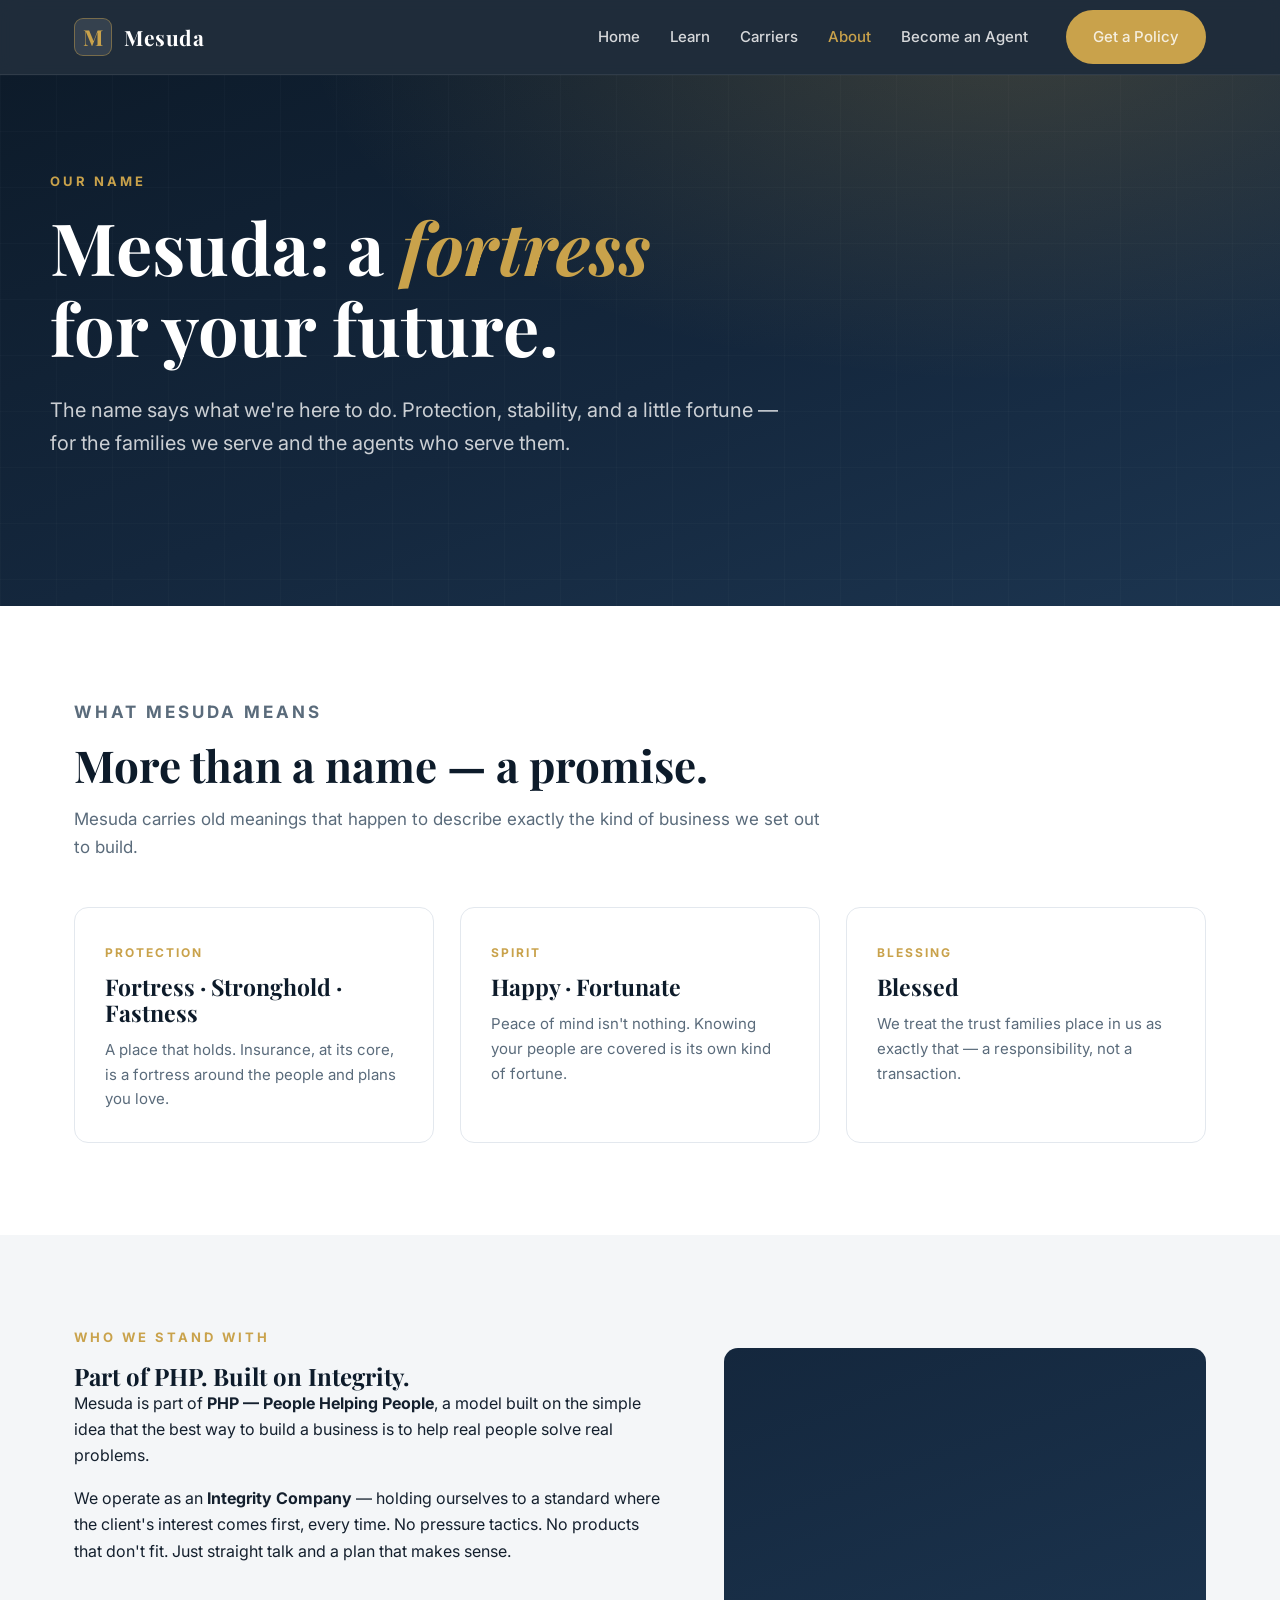
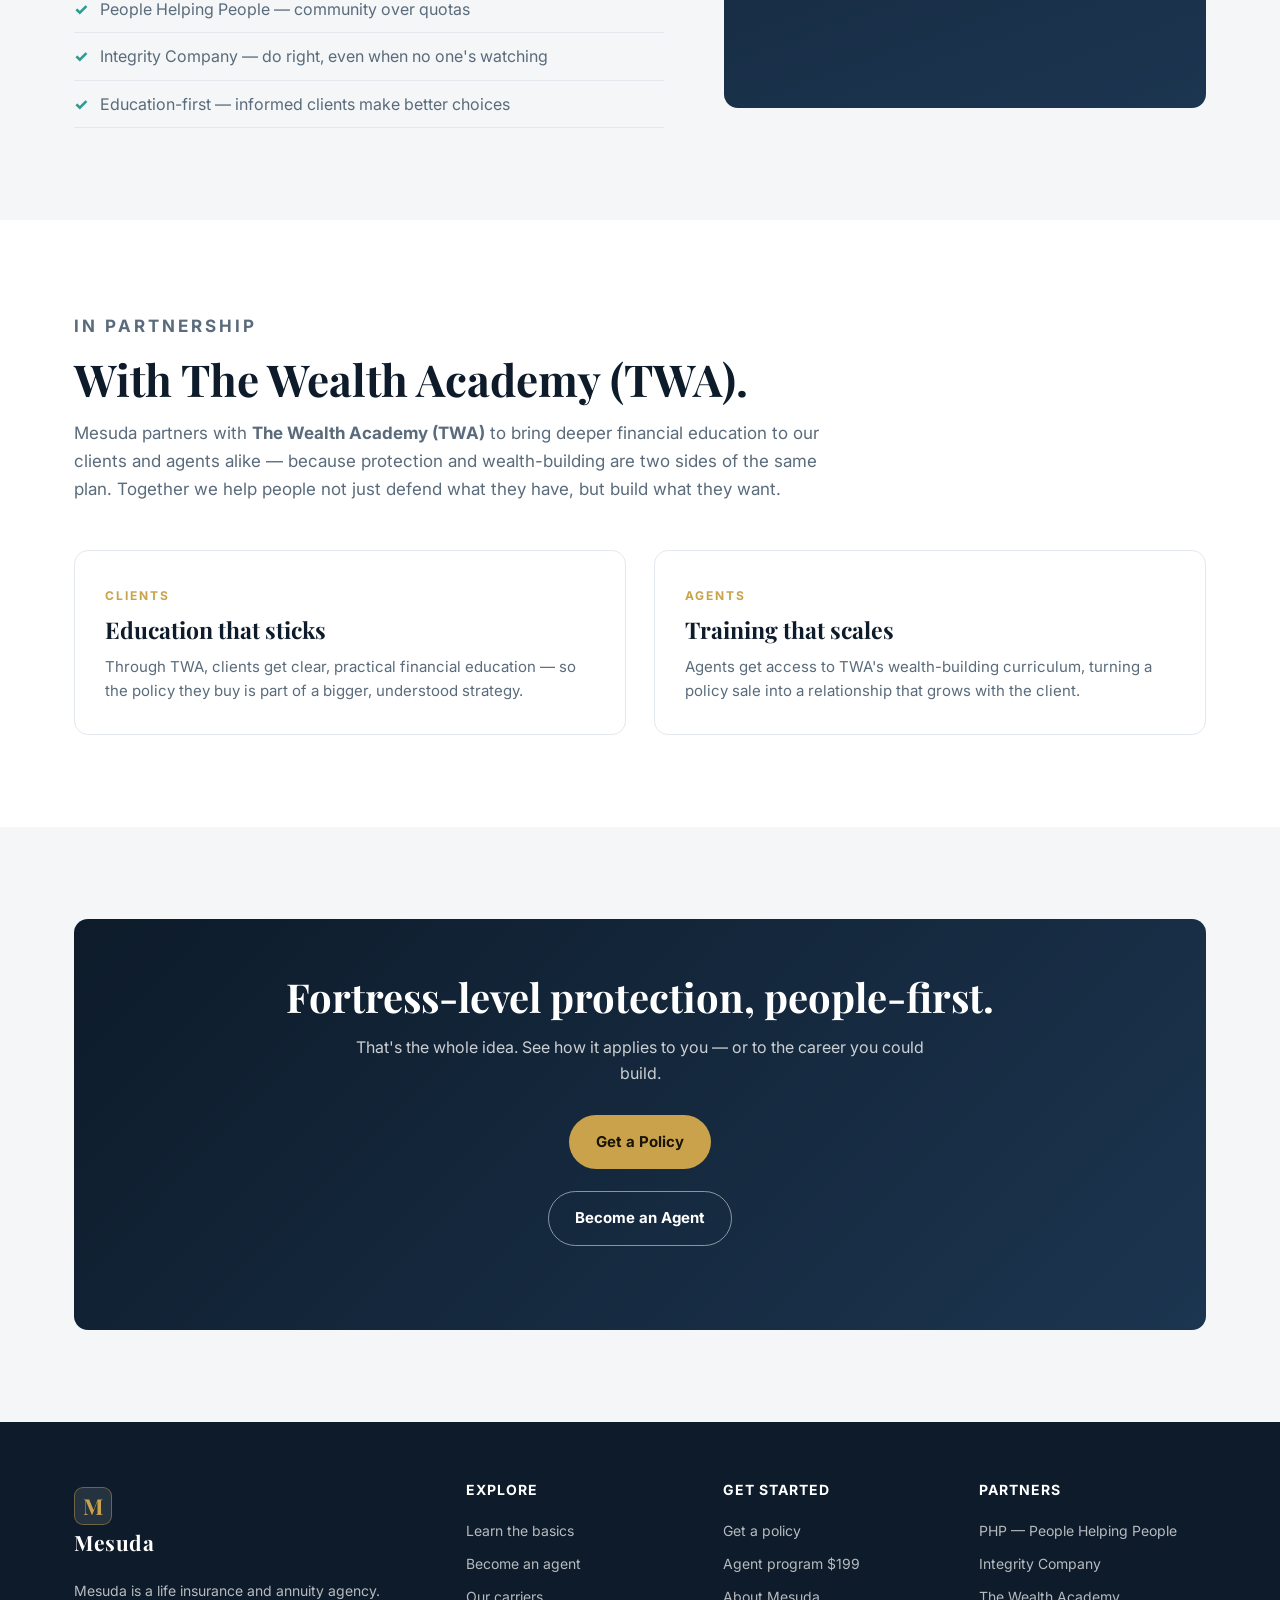
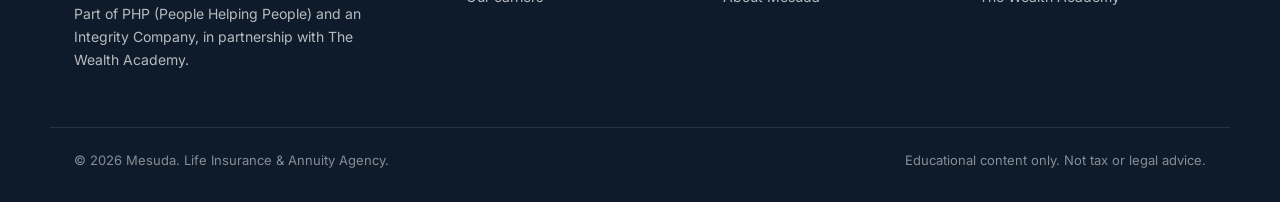
==== about.html @ d3ad1b4a "Add become-agent (99) page, about page, gold M logo, nav links" ====
<!DOCTYPE html>
<html lang="en">
<head>
  <meta charset="UTF-8">
  <meta name="viewport" content="width=device-width, initial-scale=1.0">
  <title>About — Mesuda</title>
  <meta name="description" content="Mesuda means fortress, stronghold, happy, fortunate, blessed. Part of PHP (People Helping People) and Integrity Company, in partnership with The Wealth Academy (TWA).">
  <link rel="preconnect" href="https://fonts.googleapis.com">
  <link rel="preconnect" href="https://fonts.gstatic.com" crossorigin>
  <link href="https://fonts.googleapis.com/css2?family=Playfair+Display:ital,wght@0,400;0,600;0,700;1,400;1,600&family=Inter:wght@400;500;600;700;800&display=swap" rel="stylesheet">
  <link rel="stylesheet" href="styles.css">
</head>
<body>

  <header class="site-header">
    <div class="wrap nav">
      <a class="brand" href="index.html"><span class="brand-mark">M</span><span class="brand-name">Mesu<span>da</span></span></a>
      <nav class="nav-links" id="navLinks">
        <a href="index.html">Home</a>
        <a href="education.html">Learn</a>
        <a href="carriers.html">Carriers</a>
        <a href="about.html" class="active">About</a>
        <a href="become-agent.html">Become an Agent</a>
        <a class="btn btn-gold nav-cta" href="get-policy.html">Get a Policy</a>
      </nav>
      <button class="menu-toggle" id="menuToggle" aria-label="Menu">☰</button>
    </div>
  </header>

  <section class="hero">
    <div class="wrap hero-inner">
      <p class="eyebrow">Our Name</p>
      <h1>Mesuda: a <span class="em">fortress</span> for your future.</h1>
      <p class="hero-sub">The name says what we're here to do. Protection, stability, and a little fortune — for the families we serve and the agents who serve them.</p>
    </div>
  </section>

  <section class="section alt">
    <div class="wrap">
      <div class="section-head">
        <p class="eyebrow">What Mesuda Means</p>
        <h2>More than a name — a promise.</h2>
        <p>Mesuda carries old meanings that happen to describe exactly the kind of business we set out to build.</p>
      </div>
      <div class="grid-3">
        <div class="card"><span class="tag">Protection</span><h3>Fortress · Stronghold · Fastness</h3><p>A place that holds. Insurance, at its core, is a fortress around the people and plans you love.</p></div>
        <div class="card"><span class="tag">Spirit</span><h3>Happy · Fortunate</h3><p>Peace of mind isn't nothing. Knowing your people are covered is its own kind of fortune.</p></div>
        <div class="card"><span class="tag">Blessing</span><h3>Blessed</h3><p>We treat the trust families place in us as exactly that — a responsibility, not a transaction.</p></div>
      </div>
    </div>
  </section>

  <section class="section">
    <div class="wrap split">
      <div>
        <p class="eyebrow">Who We Stand With</p>
        <h2>Part of PHP. Built on Integrity.</h2>
        <p>Mesuda is part of <strong>PHP — People Helping People</strong>, a model built on the simple idea that the best way to build a business is to help real people solve real problems.</p>
        <p>We operate as an <strong>Integrity Company</strong> — holding ourselves to a standard where the client's interest comes first, every time. No pressure tactics. No products that don't fit. Just straight talk and a plan that makes sense.</p>
        <ul class="checklist">
          <li>People Helping People — community over quotas</li>
          <li>Integrity Company — do right, even when no one's watching</li>
          <li>Education-first — informed clients make better choices</li>
        </ul>
      </div>
      <div class="media" style="background:linear-gradient(160deg,#14273d,#1c3550),url('https://images.unsplash.com/photo-1521737604893-d14cc237f11d?w=1200&q=80') center/cover;"></div>
    </div>
  </section>

  <section class="section alt">
    <div class="wrap">
      <div class="section-head">
        <p class="eyebrow">In Partnership</p>
        <h2>With The Wealth Academy (TWA).</h2>
        <p>Mesuda partners with <strong>The Wealth Academy (TWA)</strong> to bring deeper financial education to our clients and agents alike — because protection and wealth-building are two sides of the same plan. Together we help people not just defend what they have, but build what they want.</p>
      </div>
      <div class="grid-2">
        <div class="card"><span class="tag">Clients</span><h3>Education that sticks</h3><p>Through TWA, clients get clear, practical financial education — so the policy they buy is part of a bigger, understood strategy.</p></div>
        <div class="card"><span class="tag">Agents</span><h3>Training that scales</h3><p>Agents get access to TWA's wealth-building curriculum, turning a policy sale into a relationship that grows with the client.</p></div>
      </div>
    </div>
  </section>

  <section class="section">
    <div class="wrap">
      <div class="cta-band">
        <h2>Fortress-level protection, people-first.</h2>
        <p>That's the whole idea. See how it applies to you — or to the career you could build.</p>
        <a class="btn btn-gold" href="get-policy.html">Get a Policy</a>
        <p style="margin-top:14px;"><a class="btn btn-ghost" href="become-agent.html" style="display:inline-block;margin-top:8px;">Become an Agent</a></p>
      </div>
    </div>
  </section>

  <footer class="site-footer">
    <div class="wrap footer-grid">
      <div class="footer-brand">
        <a class="brand" href="index.html" style="margin-bottom:14px;"><span class="brand-mark">M</span><span class="brand-name">Mesu<span>da</span></span></a>
        <p>Mesuda is a life insurance and annuity agency. Part of PHP (People Helping People) and an Integrity Company, in partnership with The Wealth Academy.</p>
      </div>
      <div><h4>Explore</h4><a href="education.html">Learn the basics</a><a href="become-agent.html">Become an agent</a><a href="carriers.html">Our carriers</a></div>
      <div><h4>Get Started</h4><a href="get-policy.html">Get a policy</a><a href="become-agent.html">Agent program $199</a><a href="about.html">About Mesuda</a></div>
      <div><h4>Partners</h4><a href="about.html">PHP — People Helping People</a><a href="about.html">Integrity Company</a><a href="about.html">The Wealth Academy</a></div>
    </div>
    <div class="wrap footer-bottom">
      <span>© <span id="yr"></span> Mesuda. Life Insurance &amp; Annuity Agency.</span>
      <span>Educational content only. Not tax or legal advice.</span>
    </div>
  </footer>

  <script>
    document.getElementById('yr').textContent = new Date().getFullYear();
    document.getElementById('menuToggle').addEventListener('click', () => document.getElementById('navLinks').classList.toggle('open'));
  </script>
</body>
</html>
---- styles.css ----
/* ============================================================
   MESUDA — Life Insurance & Annuity Agency
   Design system: editorial / trustworthy
   Palette: deep navy + warm gold, serif display + clean sans
   ============================================================ */

:root {
  --navy: #0d1b2a;
  --navy-2: #14273d;
  --navy-3: #1c3550;
  --ink: #14202e;
  --slate: #5a6b7b;
  --muted: #8a99a8;
  --gold: #c9a24b;
  --gold-soft: #e3c987;
  --teal: #2a9d8f;
  --paper: #ffffff;
  --bg: #f4f6f8;
  --line: #e3e8ee;
  --radius: 14px;
  --maxw: 1180px;
  --serif: 'Playfair Display', Georgia, 'Times New Roman', serif;
  --sans: 'Inter', 'DM Sans', -apple-system, BlinkMacSystemFont, 'Segoe UI', Roboto, Helvetica, Arial, sans-serif;
}

* { box-sizing: border-box; }
html { scroll-behavior: smooth; }
body {
  margin: 0;
  font-family: var(--sans);
  color: var(--ink);
  background: var(--bg);
  line-height: 1.65;
  -webkit-font-smoothing: antialiased;
}
img { max-width: 100%; display: block; }
a { color: inherit; text-decoration: none; }

h1, h2, h3, h4 { font-family: var(--serif); font-weight: 700; line-height: 1.12; margin: 0; color: var(--navy); }
p { margin: 0 0 16px; }

.wrap { max-width: var(--maxw); margin: 0 auto; padding: 0 24px; }
.eyebrow {
  font-family: var(--sans);
  font-size: 13px; font-weight: 700; letter-spacing: 3px;
  text-transform: uppercase; color: var(--gold);
  margin: 0 0 14px;
}
.serif-accent { font-family: var(--serif); font-style: italic; }

/* ---------- Buttons ---------- */
.btn {
  display: inline-flex; align-items: center; gap: 10px;
  font-family: var(--sans); font-weight: 700; font-size: 15px;
  padding: 14px 26px; border-radius: 999px; cursor: pointer;
  border: 1px solid transparent; transition: all .2s ease;
  text-align: center;
}
.btn-gold { background: var(--gold); color: #1a1405; }
.btn-gold:hover { background: var(--gold-soft); transform: translateY(-2px); }
.btn-navy { background: var(--navy); color: #fff; }
.btn-navy:hover { background: var(--navy-3); transform: translateY(-2px); }
.btn-ghost { background: transparent; color: #fff; border-color: rgba(255,255,255,.5); }
.btn-ghost:hover { border-color: #fff; background: rgba(255,255,255,.08); }
.btn-outline { background: transparent; color: var(--navy); border-color: var(--navy); }
.btn-outline:hover { background: var(--navy); color: #fff; }

/* ---------- Header ---------- */
.site-header {
  position: sticky; top: 0; z-index: 50;
  background: rgba(13,27,42,.92);
  backdrop-filter: blur(10px);
  border-bottom: 1px solid rgba(255,255,255,.08);
}
.nav {
  display: flex; align-items: center; justify-content: space-between;
  height: 74px;
}
.brand { display: flex; align-items: center; gap: 12px; color: #fff; }
.brand-mark {
  width: 38px; height: 38px; border-radius: 9px;
  background: rgba(255,255,255,.10); border: 1px solid rgba(201,162,75,.45);
  display: grid; place-items: center;
  font-family: var(--serif); font-weight: 700; font-size: 22px; color: var(--gold);
}
.brand-name { font-family: var(--serif); font-size: 21px; font-weight: 700; letter-spacing: .5px; color: #fff; }
.brand-name span { color: #fff; }
.nav-links { display: flex; gap: 30px; align-items: center; }
.nav-links a { color: rgba(255,255,255,.82); font-size: 15px; font-weight: 500; transition: color .15s; }
.nav-links a:hover, .nav-links a.active { color: var(--gold); }
.nav-cta { margin-left: 8px; }
.menu-toggle { display: none; background: none; border: 0; color: #fff; font-size: 26px; cursor: pointer; }

/* ---------- Hero (typographic, mirrors size.swiss feel) ---------- */
.hero {
  position: relative; color: #fff; overflow: hidden;
  background:
    radial-gradient(1200px 600px at 80% -10%, rgba(201,162,75,.22), transparent 60%),
    linear-gradient(160deg, var(--navy) 0%, var(--navy-2) 55%, var(--navy-3) 100%);
}
.hero::after {
  content: ""; position: absolute; inset: 0;
  background-image:
    linear-gradient(rgba(255,255,255,.04) 1px, transparent 1px),
    linear-gradient(90deg, rgba(255,255,255,.04) 1px, transparent 1px);
  background-size: 56px 56px; opacity: .5; pointer-events: none;
}
.hero-inner { position: relative; z-index: 2; padding: 96px 0 110px; }
.hero h1 { color: #fff; font-size: clamp(38px, 6vw, 72px); max-width: 14ch; }
.hero h1 .em { color: var(--gold); font-style: italic; }
.hero-sub { font-size: clamp(17px, 2vw, 20px); color: rgba(255,255,255,.78); max-width: 56ch; margin: 26px 0 36px; }
.hero-actions { display: flex; gap: 16px; flex-wrap: wrap; }
.hero-meta { display: flex; gap: 38px; margin-top: 56px; flex-wrap: wrap; }
.hero-meta div { border-left: 2px solid var(--gold); padding-left: 16px; }
.hero-meta .n { font-family: var(--serif); font-size: 34px; font-weight: 700; color: #fff; line-height: 1; }
.hero-meta .l { font-size: 13px; color: rgba(255,255,255,.7); margin-top: 6px; }

/* ---------- Section scaffolding ---------- */
.section { padding: 92px 0; }
.section.alt { background: #fff; }
.section-head { max-width: 760px; margin-bottom: 46px; }
.section-head h2 { font-size: clamp(28px, 4vw, 44px); margin-bottom: 16px; }
.section-head p { color: var(--slate); font-size: 17px; }

/* ---------- Stats ---------- */
.stats { display: grid; grid-template-columns: repeat(4, 1fr); gap: 24px; }
.stat { background: #fff; border: 1px solid var(--line); border-radius: var(--radius); padding: 28px 24px; }
.stat .n { font-family: var(--serif); font-size: 40px; font-weight: 700; color: var(--navy); }
.stat .l { color: var(--slate); font-size: 14px; margin-top: 6px; }

/* ---------- Cards / grid ---------- */
.grid-2 { display: grid; grid-template-columns: 1fr 1fr; gap: 28px; }
.grid-3 { display: grid; grid-template-columns: repeat(3, 1fr); gap: 26px; }
.card {
  background: #fff; border: 1px solid var(--line); border-radius: var(--radius);
  padding: 30px; transition: transform .2s, box-shadow .2s;
}
.card:hover { transform: translateY(-4px); box-shadow: 0 14px 40px rgba(13,27,42,.10); }
.card .tag { font-size: 12px; font-weight: 700; letter-spacing: 2px; text-transform: uppercase; color: var(--gold); }
.card h3 { font-size: 23px; margin: 10px 0 12px; }
.card p { color: var(--slate); font-size: 15px; margin: 0; }
.card .more { display: inline-block; margin-top: 16px; color: var(--navy); font-weight: 700; font-size: 14px; }

/* numbered expertise (size.swiss style) */
.expertise { display: grid; grid-template-columns: 1fr 1fr; gap: 0; border-top: 1px solid var(--line); }
.exp {
  padding: 40px 36px; border-bottom: 1px solid var(--line);
  border-right: 1px solid var(--line);
}
.exp:nth-child(2n) { border-right: 0; }
.exp .num { font-family: var(--serif); font-size: 15px; color: var(--gold); font-weight: 700; }
.exp h3 { font-size: 26px; margin: 10px 0 14px; }
.exp p { color: var(--slate); font-size: 15px; }

/* ---------- Video cards (education) ---------- */
.video-card {
  position: relative; border-radius: var(--radius); overflow: hidden;
  background: var(--navy); aspect-ratio: 16/10; display: block;
  border: 1px solid var(--line);
}
.video-card .vc-bg {
  position: absolute; inset: 0; background-size: cover; background-position: center;
  opacity: .9;
}
.video-card .vc-overlay {
  position: absolute; inset: 0;
  background: linear-gradient(180deg, rgba(13,27,42,.15), rgba(13,27,42,.78));
}
.video-card .vc-body {
  position: absolute; left: 0; right: 0; bottom: 0; padding: 22px; color: #fff; z-index: 2;
}
.video-card .vc-body .k { font-size: 12px; letter-spacing: 2px; text-transform: uppercase; color: var(--gold-soft); font-weight: 700; }
.video-card .vc-body h3 { color: #fff; font-size: 21px; margin: 6px 0 0; }
.play {
  position: absolute; top: 50%; left: 50%; transform: translate(-50%,-50%);
  width: 62px; height: 62px; border-radius: 50%;
  background: rgba(13,27,42,.6); border: 2px solid #fff; color: #fff;
  display: grid; place-items: center; font-size: 22px; z-index: 3;
  transition: background .2s, transform .2s;
}
.video-card:hover .play { background: var(--gold); color: var(--navy); transform: translate(-50%,-50%) scale(1.06); }
.duration { position: absolute; top: 14px; right: 14px; z-index: 3; background: rgba(0,0,0,.5); color: #fff; font-size: 12px; padding: 3px 9px; border-radius: 999px; }

/* ---------- Split feature ---------- */
.split { display: grid; grid-template-columns: 1.1fr .9fr; gap: 60px; align-items: center; }
.split .media { border-radius: var(--radius); overflow: hidden; min-height: 360px; background-size: cover; background-position: center; }
.checklist { list-style: none; padding: 0; margin: 22px 0 0; }
.checklist li { display: flex; gap: 12px; align-items: flex-start; padding: 10px 0; border-bottom: 1px solid var(--line); color: var(--slate); }
.checklist li::before { content: "✓"; color: var(--teal); font-weight: 800; }

/* ---------- Form ---------- */
.form-wrap { background: #fff; border: 1px solid var(--line); border-radius: var(--radius); padding: 40px; }
.form-grid { display: grid; grid-template-columns: 1fr 1fr; gap: 22px; }
.field { display: flex; flex-direction: column; gap: 7px; }
.field.full { grid-column: 1 / -1; }
.field label { font-size: 14px; font-weight: 600; color: var(--ink); }
.field .hint { font-size: 12px; color: var(--muted); }
.field input, .field select, .field textarea {
  font-family: var(--sans); font-size: 15px; padding: 13px 14px;
  border: 1px solid var(--line); border-radius: 10px; background: #fbfcfe; color: var(--ink);
}
.field input:focus, .field select:focus, .field textarea:focus { outline: none; border-color: var(--gold); box-shadow: 0 0 0 3px rgba(201,162,75,.18); }
.range-row { display: flex; align-items: center; gap: 14px; }
.range-row input[type=range] { flex: 1; accent-color: var(--gold); }
.range-val { font-weight: 700; color: var(--navy); min-width: 110px; text-align: right; }
.opt-row { display: flex; gap: 10px; flex-wrap: wrap; }
.opt {
  border: 1px solid var(--line); border-radius: 999px; padding: 10px 18px;
  font-size: 14px; cursor: pointer; background: #fbfcfe; user-select: none;
}
.opt input { display: none; }
.opt:has(input:checked) { background: var(--navy); color: #fff; border-color: var(--navy); }
.form-note { font-size: 13px; color: var(--muted); margin-top: 18px; }
.result {
  margin-top: 26px; padding: 22px; border-radius: var(--radius);
  border: 1px dashed var(--gold); background: #fdfaf0; display: none;
}
.result.show { display: block; }
.result h3 { color: var(--navy); margin-bottom: 8px; }
.result .verdict { font-weight: 800; }
.result .verdict.ok { color: var(--teal); }
.result .verdict.maybe { color: var(--gold); }
.result .verdict.no { color: #c0392b; }

/* ---------- Carriers ---------- */
.carrier-grid { display: grid; grid-template-columns: repeat(3, 1fr); gap: 16px; }
.carrier {
  display: flex; align-items: center; gap: 14px;
  background: #fff; border: 1px solid var(--line); border-radius: 12px; padding: 18px 20px;
  transition: transform .15s, box-shadow .15s, border-color .15s;
}
.carrier:hover { transform: translateY(-3px); box-shadow: 0 10px 30px rgba(13,27,42,.08); border-color: var(--gold); }
.carrier .logo {
  width: 42px; height: 42px; border-radius: 10px; flex: none;
  background: linear-gradient(135deg, var(--navy), var(--navy-3));
  color: var(--gold); display: grid; place-items: center; font-weight: 800; font-size: 15px;
  font-family: var(--serif);
}
.carrier .name { font-weight: 700; color: var(--navy); font-size: 15px; }
.carrier .type { font-size: 12px; color: var(--muted); }

/* ---------- CTA band ---------- */
.cta-band {
  background: linear-gradient(135deg, var(--navy), var(--navy-3));
  color: #fff; border-radius: var(--radius); padding: 56px 48px; text-align: center;
}
.cta-band h2 { color: #fff; font-size: clamp(26px, 4vw, 40px); margin-bottom: 14px; }
.cta-band p { color: rgba(255,255,255,.78); max-width: 60ch; margin: 0 auto 28px; }

/* ---------- Footer ---------- */
.site-footer { background: var(--navy); color: rgba(255,255,255,.72); padding: 60px 0 30px; }
.footer-grid { display: grid; grid-template-columns: 1.6fr 1fr 1fr 1fr; gap: 30px; }
.footer-grid h4 { color: #fff; font-family: var(--sans); font-size: 14px; letter-spacing: 1px; text-transform: uppercase; margin-bottom: 16px; }
.footer-grid a { display: block; color: rgba(255,255,255,.7); padding: 5px 0; font-size: 14px; }
.footer-grid a:hover { color: var(--gold); }
.footer-brand p { color: rgba(255,255,255,.7); font-size: 14px; max-width: 34ch; }
.footer-bottom { border-top: 1px solid rgba(255,255,255,.1); margin-top: 40px; padding-top: 22px; font-size: 13px; color: rgba(255,255,255,.5); display: flex; justify-content: space-between; flex-wrap: wrap; gap: 12px; }

/* ---------- Responsive ---------- */
@media (max-width: 900px) {
  .nav-links { display: none; }
  .menu-toggle { display: block; }
  .nav-links.open {
    display: flex; flex-direction: column; position: absolute; top: 74px; left: 0; right: 0;
    background: var(--navy); padding: 20px 24px; gap: 18px; border-top: 1px solid rgba(255,255,255,.1);
  }
  .stats, .grid-3, .carrier-grid { grid-template-columns: 1fr 1fr; }
  .grid-2, .expertise, .split, .form-grid { grid-template-columns: 1fr; }
  .split .media { min-height: 260px; }
}
@media (max-width: 560px) {
  .stats, .grid-3, .carrier-grid { grid-template-columns: 1fr; }
  .hero-inner { padding: 70px 0 80px; }
  .footer-grid { grid-template-columns: 1fr 1fr; }
  .form-wrap { padding: 26px; }
}
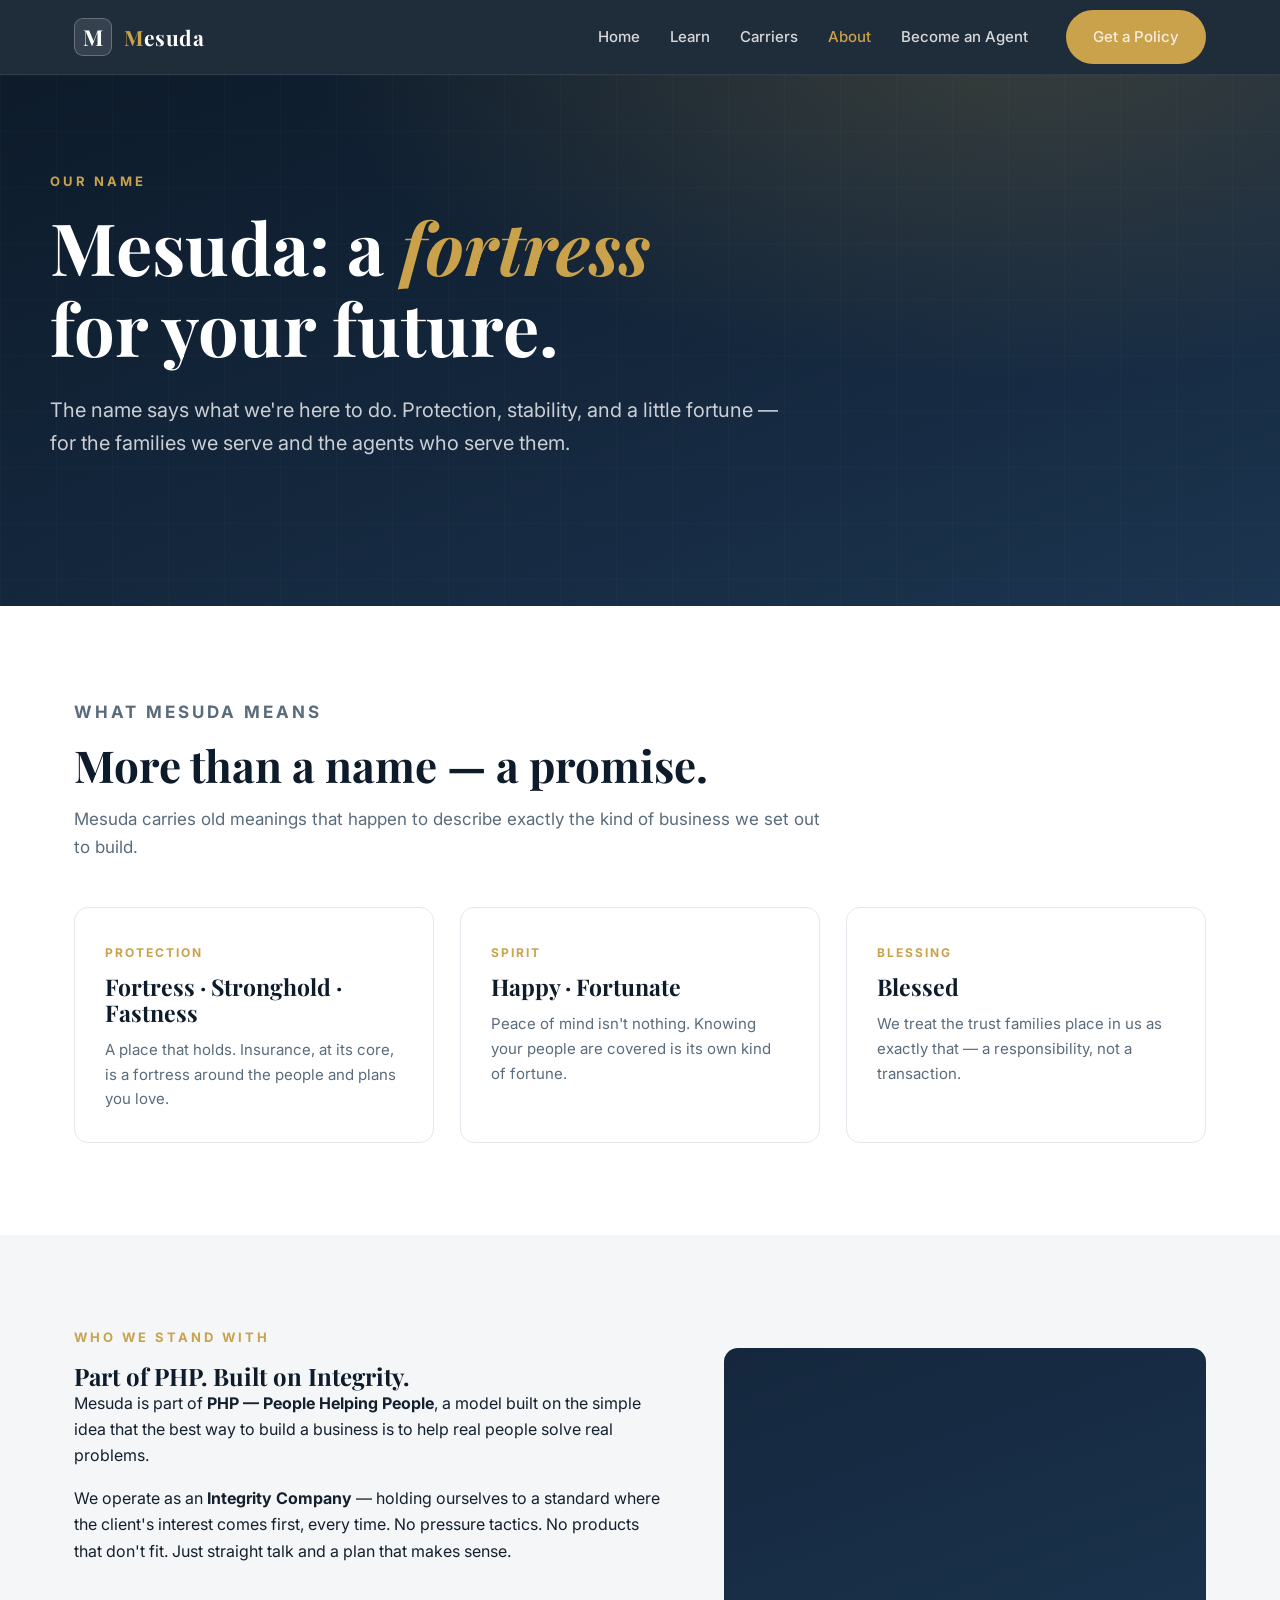
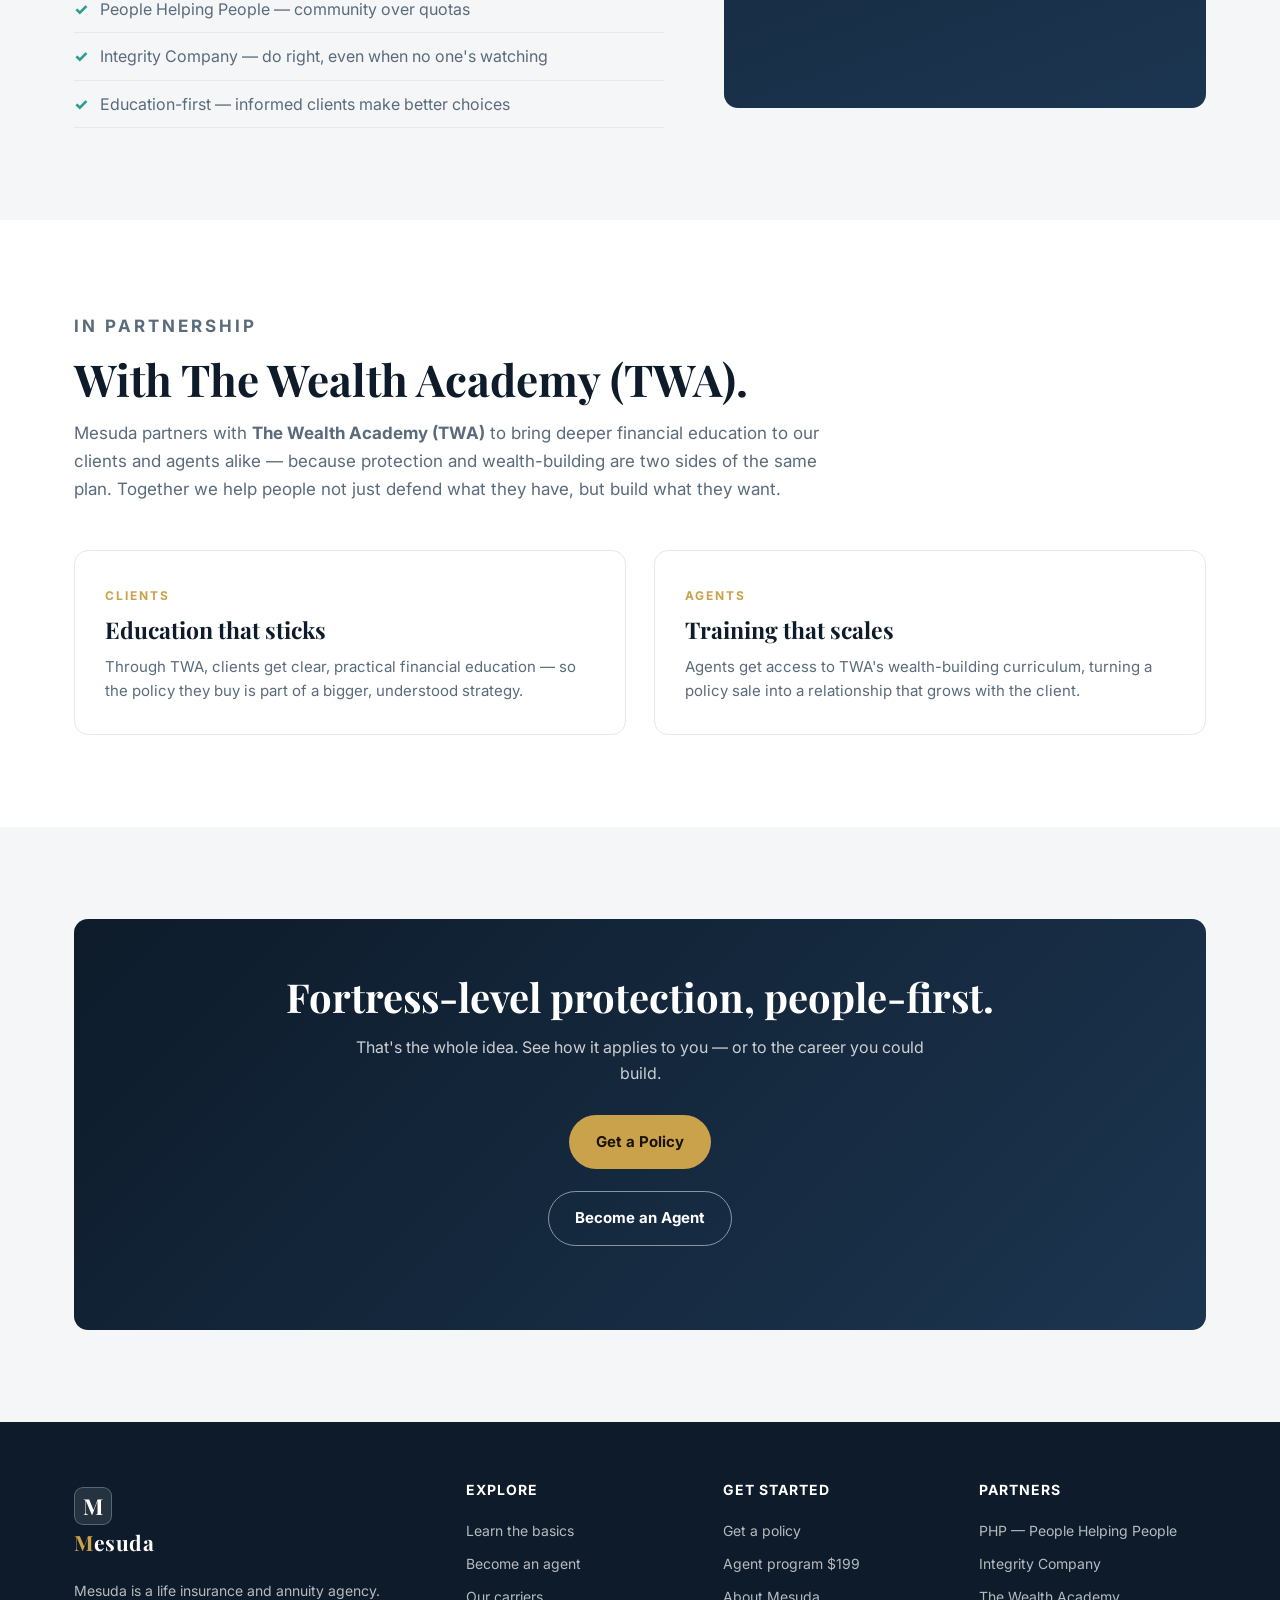
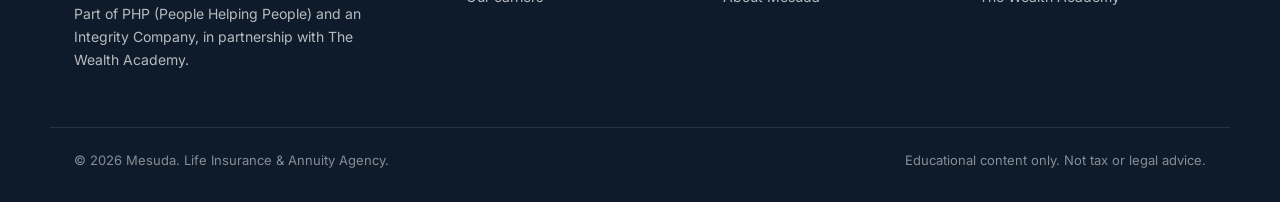
==== commit 395d1f51: "Merge Join button into enroll modal; revert box M to white, make word M gold" ====
--- a/about.html
+++ b/about.html
@@ -14,7 +14,7 @@
 
   <header class="site-header">
     <div class="wrap nav">
-      <a class="brand" href="index.html"><span class="brand-mark">M</span><span class="brand-name">Mesu<span>da</span></span></a>
+      <a class="brand" href="index.html"><span class="brand-mark">M</span><span class="brand-name"><span class="m">M</span>esu<span>da</span></span></a>
       <nav class="nav-links" id="navLinks">
         <a href="index.html">Home</a>
         <a href="education.html">Learn</a>
@@ -95,7 +95,7 @@
   <footer class="site-footer">
     <div class="wrap footer-grid">
       <div class="footer-brand">
-        <a class="brand" href="index.html" style="margin-bottom:14px;"><span class="brand-mark">M</span><span class="brand-name">Mesu<span>da</span></span></a>
+        <a class="brand" href="index.html" style="margin-bottom:14px;"><span class="brand-mark">M</span><span class="brand-name"><span class="m">M</span>esu<span>da</span></span></a>
         <p>Mesuda is a life insurance and annuity agency. Part of PHP (People Helping People) and an Integrity Company, in partnership with The Wealth Academy.</p>
       </div>
       <div><h4>Explore</h4><a href="education.html">Learn the basics</a><a href="become-agent.html">Become an agent</a><a href="carriers.html">Our carriers</a></div>
--- a/styles.css
+++ b/styles.css
@@ -79,11 +79,12 @@
 .brand { display: flex; align-items: center; gap: 12px; color: #fff; }
 .brand-mark {
   width: 38px; height: 38px; border-radius: 9px;
-  background: rgba(255,255,255,.10); border: 1px solid rgba(201,162,75,.45);
+  background: rgba(255,255,255,.10); border: 1px solid rgba(255,255,255,.25);
   display: grid; place-items: center;
-  font-family: var(--serif); font-weight: 700; font-size: 22px; color: var(--gold);
+  font-family: var(--serif); font-weight: 700; font-size: 22px; color: #fff;
 }
 .brand-name { font-family: var(--serif); font-size: 21px; font-weight: 700; letter-spacing: .5px; color: #fff; }
+.brand-name .m { color: var(--gold); }
 .brand-name span { color: #fff; }
 .nav-links { display: flex; gap: 30px; align-items: center; }
 .nav-links a { color: rgba(255,255,255,.82); font-size: 15px; font-weight: 500; transition: color .15s; }
@@ -274,3 +275,38 @@
   .footer-grid { grid-template-columns: 1fr 1fr; }
   .form-wrap { padding: 26px; }
 }
+
+/* ---------- Enroll Associate modal ---------- */
+.enroll-btn { display:inline-flex; align-items:center; gap:10px; }
+.modal-backdrop {
+  position: fixed; inset: 0; z-index: 200; display: none;
+  background: rgba(8,15,25,.7); backdrop-filter: blur(4px);
+  align-items: flex-start; justify-content: center; padding: 40px 16px; overflow-y: auto;
+}
+.modal-backdrop.open { display: flex; }
+.enroll-modal {
+  width: 100%; max-width: 480px; background: #fff; border-radius: 16px;
+  overflow: hidden; box-shadow: 0 30px 80px rgba(8,15,25,.4); animation: pop .2s ease;
+}
+@keyframes pop { from { transform: translateY(14px) scale(.98); opacity: 0; } to { transform: none; opacity: 1; } }
+.enroll-head {
+  background: linear-gradient(135deg, var(--navy), var(--navy-3)); color: #fff;
+  padding: 26px 28px; position: relative;
+}
+.enroll-head h2 { color: #fff; font-size: 24px; margin: 0; }
+.enroll-head p { margin: 6px 0 0; font-size: 14px; color: rgba(255,255,255,.78); }
+.enroll-close {
+  position: absolute; top: 14px; right: 16px; width: 34px; height: 34px; border-radius: 50%;
+  border: 0; background: rgba(255,255,255,.15); color: #fff; font-size: 18px; cursor: pointer;
+}
+.enroll-close:hover { background: rgba(255,255,255,.28); }
+.enroll-body { padding: 26px 28px 30px; }
+.enroll-body .field { margin-bottom: 16px; }
+.enroll-sponsor {
+  display: flex; align-items: center; gap: 10px; font-size: 13px; color: var(--slate);
+  background: #fdfaf0; border: 1px dashed var(--gold); border-radius: 10px; padding: 10px 14px; margin-bottom: 18px;
+}
+.enroll-sponsor b { color: var(--navy); letter-spacing: .5px; }
+.enroll-success { text-align: center; padding: 14px 0 4px; }
+.enroll-success .ok { font-size: 40px; color: var(--teal); }
+.enroll-success h3 { margin: 8px 0 6px; }
